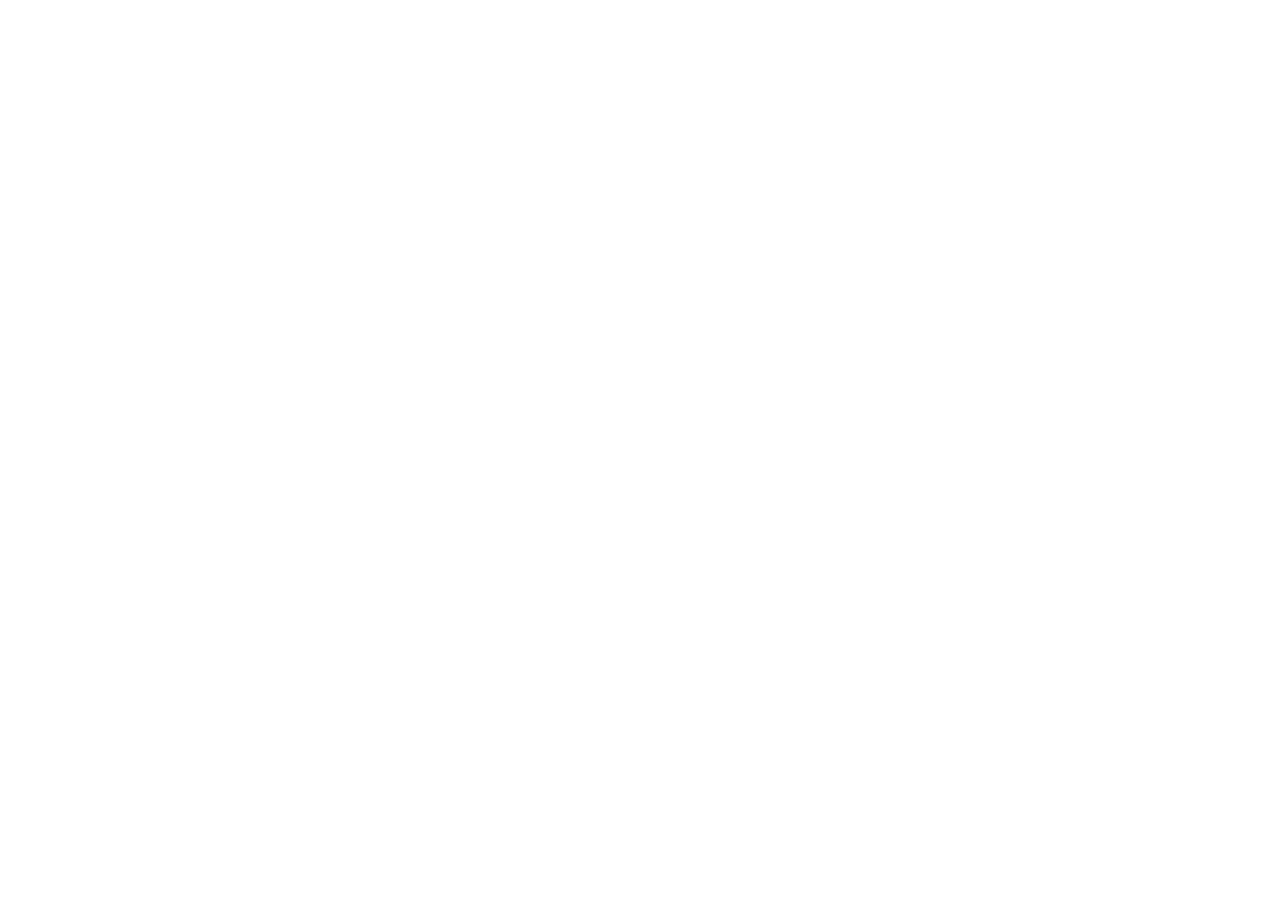
==== expert/library/index.html @ 3f7e4a99 "Create index.html" ====
<!doctype html>
<html lang="zh-CN"><head><meta charset="utf-8"><meta name="viewport" content="width=device-width,initial-scale=1"><title>AI 智库 · 专家库</title><meta http-equiv="refresh" content="0;url=https://ai-thinktank-experts-preview.wumingyu031715.chatgpt.site/library"></head><body><p>正在打开用户端专家库…</p><script>window.location.replace("https://ai-thinktank-experts-preview.wumingyu031715.chatgpt.site/library");</script><p><a href="https://ai-thinktank-experts-preview.wumingyu031715.chatgpt.site/library">点击进入专家库</a></p></body></html>
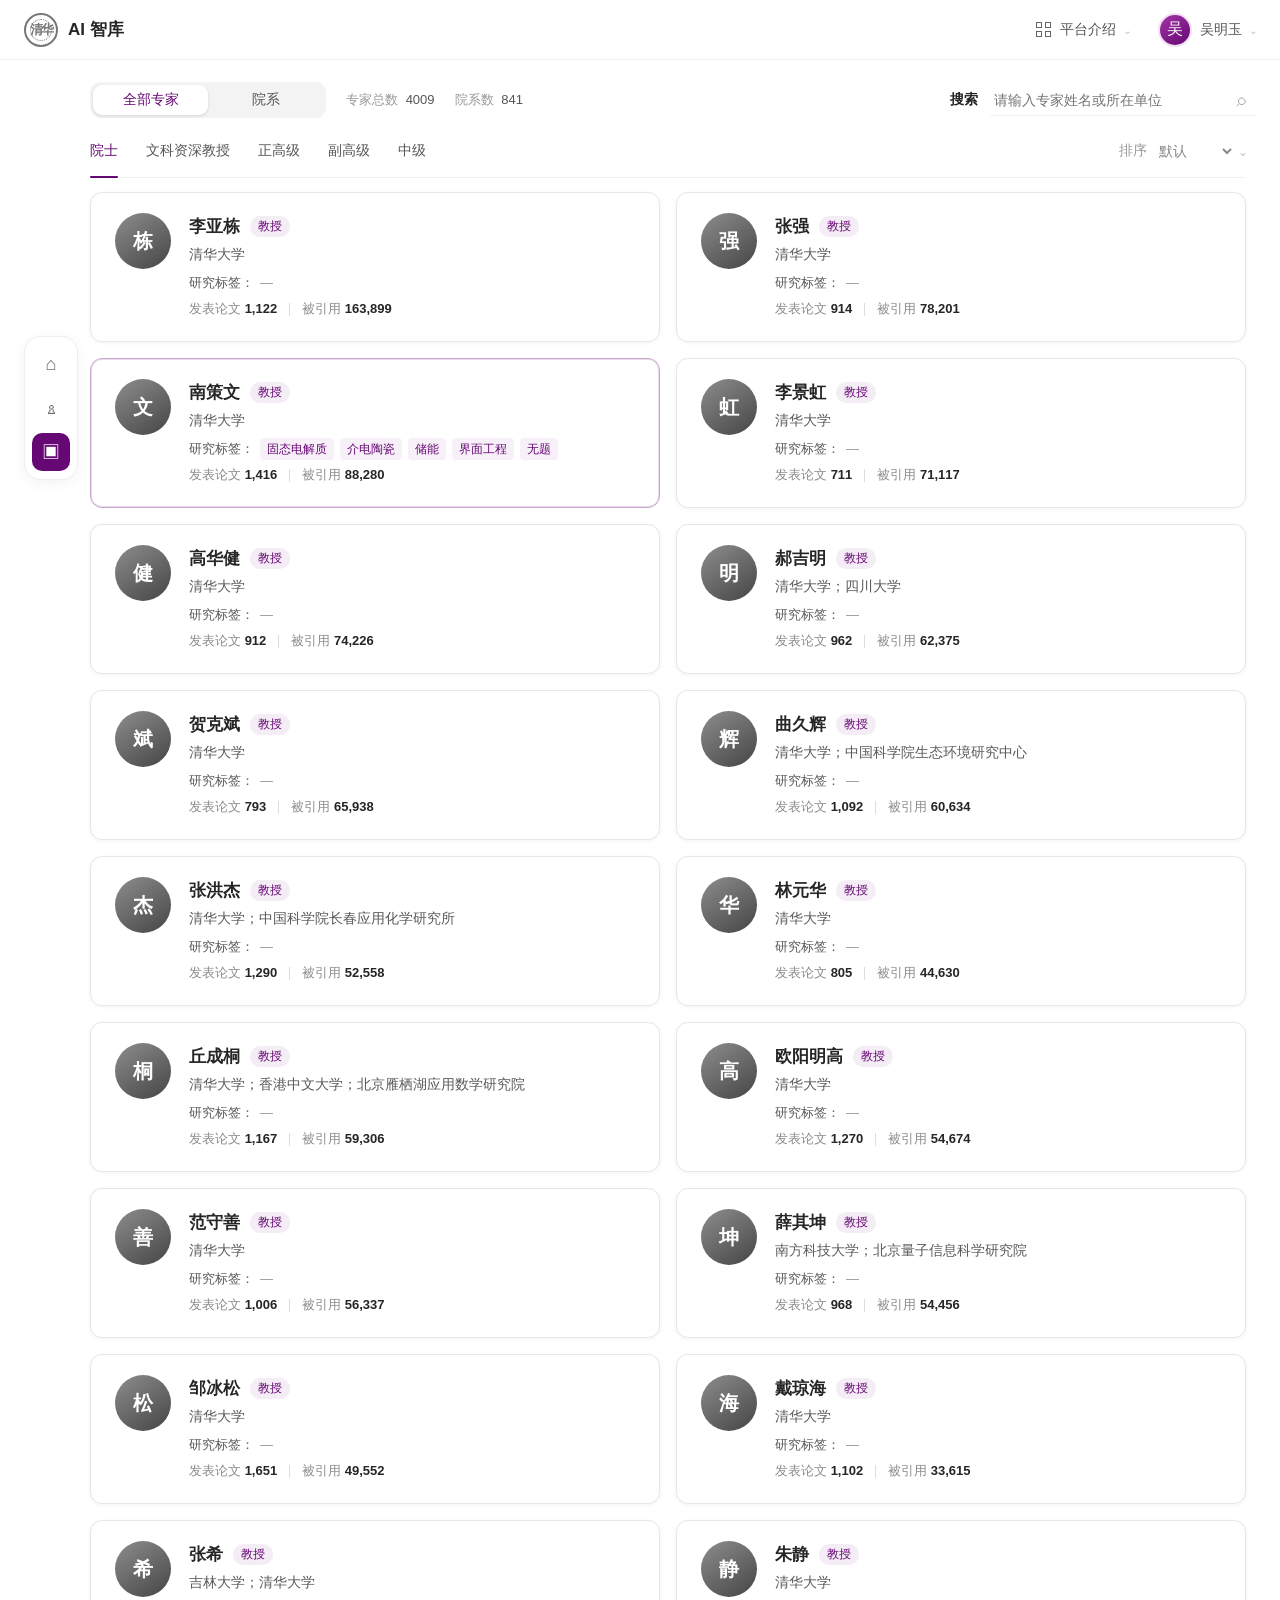
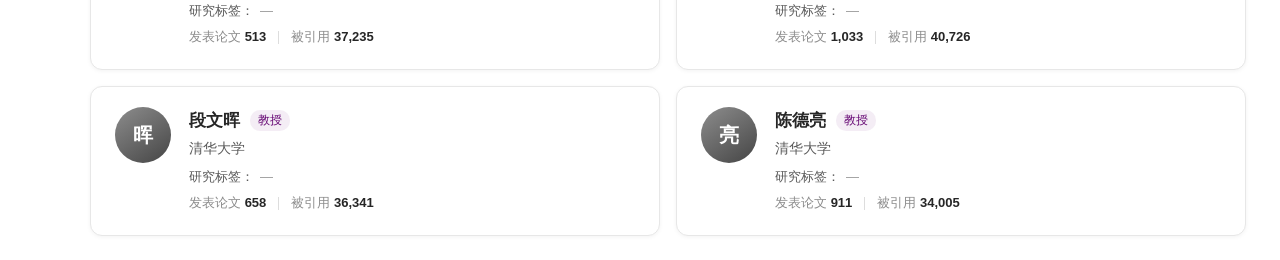
==== commit 4f7a95d3: "Add local user detail route" ====
--- a/expert/library/index.html
+++ b/expert/library/index.html
@@ -1,2 +1,54 @@
 <!doctype html>
-<html lang="zh-CN"><head><meta charset="utf-8"><meta name="viewport" content="width=device-width,initial-scale=1"><title>AI 智库 · 专家库</title><meta http-equiv="refresh" content="0;url=https://ai-thinktank-experts-preview.wumingyu031715.chatgpt.site/library"></head><body><p>正在打开用户端专家库…</p><script>window.location.replace("https://ai-thinktank-experts-preview.wumingyu031715.chatgpt.site/library");</script><p><a href="https://ai-thinktank-experts-preview.wumingyu031715.chatgpt.site/library">点击进入专家库</a></p></body></html>
+<html lang="zh-CN">
+<head>
+<meta charset="utf-8"><meta name="viewport" content="width=device-width,initial-scale=1">
+<title>专家库 · AI 智库</title>
+<style>
+:root{--brand:#660874;--brand-2:#7a1488;--soft:#f7f0f8;--text:#262626;--muted:#8c8c8c;--line:#ececec;--bg:#fff;--card:#fff;--shadow:0 1px 4px rgba(0,0,0,.05);--font:"PingFang SC","Hiragino Sans GB","Microsoft YaHei",Arial,sans-serif}
+*{box-sizing:border-box}html,body{margin:0;height:100%;font-family:var(--font);color:var(--text);font-size:14px;background:#fff}button,input,select{font:inherit}button{cursor:pointer}a{color:inherit;text-decoration:none}
+.topbar{height:60px;border-bottom:1px solid #eee;display:flex;align-items:center;justify-content:space-between;padding:0 24px;background:#fff;position:sticky;top:0;z-index:20}.brand{display:flex;align-items:center;gap:10px;font-size:17px;font-weight:600}.seal{width:34px;height:34px;border:2px solid #777;border-radius:50%;display:grid;place-items:center;color:#777;font-size:13px;letter-spacing:-2px;position:relative}.seal:after{content:"";position:absolute;inset:4px;border:1px dotted #777;border-radius:50%}.top-actions{display:flex;align-items:center;gap:28px;color:#555}.platform{display:flex;align-items:center;gap:8px}.grid-icon{width:16px;height:16px;display:grid;grid-template-columns:repeat(2,6px);grid-auto-rows:6px;gap:3px}.grid-icon i{border:1.4px solid #666}.user{display:flex;align-items:center;gap:8px}.avatar-sm{width:34px;height:34px;border-radius:50%;background:linear-gradient(145deg,#a235a5,#650774);border:2px solid #f2dff3;color:#fff;display:grid;place-items:center;font-size:16px}.chev{font-size:12px;color:#999}
+.workspace{min-height:calc(100vh - 60px);position:relative;padding:16px 34px 24px 90px;overflow:auto}.side-rail{position:fixed;left:24px;top:336px;width:54px;border:1px solid #eee;border-radius:16px;background:#fff;box-shadow:0 3px 14px rgba(0,0,0,.05);padding:8px 7px;display:flex;flex-direction:column;gap:6px;z-index:10}.rail-btn{width:38px;height:38px;border:0;border-radius:10px;background:#fff;color:#666;display:grid;place-items:center;font-size:18px}.rail-btn:hover{background:#faf4fb;color:var(--brand)}.rail-btn.active{background:var(--brand);color:#fff}.rail-btn svg{width:19px;height:19px}
+.controls{display:flex;align-items:center;gap:20px;height:48px}.segmented{width:236px;height:36px;border-radius:11px;background:#f3f3f4;padding:3px;display:flex}.segmented button{flex:1;border:0;border-radius:9px;background:transparent;color:#555;font-weight:500}.segmented button.active{background:#fff;color:var(--brand);box-shadow:0 1px 3px rgba(0,0,0,.13)}.summary{display:flex;gap:20px;color:#999;font-size:13px}.summary b{color:#555;font-weight:500;margin-left:4px}.searchbox{margin-left:auto;display:flex;align-items:center;gap:12px}.searchbox label{font-weight:600;color:#222}.searchbox input{width:265px;height:32px;border:0;border-bottom:1px solid #f1f1f1;outline:0;padding:0 26px 0 4px;color:#444;background:transparent}.searchbox input:focus{border-color:var(--brand)}.search-icon{margin-left:-30px;color:#aaa;font-size:17px}.rank-row{height:54px;border-bottom:1px solid #f2f2f2;display:flex;align-items:center;gap:28px}.rank-btn{height:32px;border:0;background:transparent;color:#555;padding:0 0;position:relative;font-weight:500}.rank-btn.active{color:var(--brand)}.rank-btn.active:after{content:"";position:absolute;left:0;right:0;bottom:-11px;height:2px;background:var(--brand);border-radius:2px}.sort{margin-left:auto;display:flex;align-items:center;gap:4px;color:#999}.sort select{border:0;background:transparent;color:#888;outline:0;padding:4px}
+.grid{display:grid;grid-template-columns:repeat(2,minmax(420px,1fr));gap:16px;margin:14px 0 0}.expert-card{height:150px;border:1px solid #e7e7e7;border-radius:12px;background:#fff;padding:20px 24px;display:flex;gap:18px;box-shadow:var(--shadow);transition:.18s;cursor:pointer}.expert-card:hover{border-color:#caa4cf;box-shadow:0 4px 12px rgba(102,8,116,.08);transform:translateY(-1px)}.expert-card.selected{border-color:#c6a7ca;box-shadow:0 0 0 1px #e9dced inset}.portrait{width:56px;height:56px;border-radius:50%;object-fit:cover;flex:none;background:#eee}.portrait.fallback{display:grid;place-items:center;color:#fff;font-weight:600;font-size:20px;background:linear-gradient(145deg,#8d8d8d,#454545)}.card-main{min-width:0;flex:1}.name-line{display:flex;align-items:center;gap:10px;height:26px}.name{font-size:17px;font-weight:600}.rank-tag{font-size:12px;color:var(--brand);background:rgba(102,8,116,.07);border-radius:10px;padding:2px 8px;white-space:nowrap}.affil{font-size:14px;line-height:22px;color:#595959;margin-top:4px;white-space:nowrap;overflow:hidden;text-overflow:ellipsis}.tags-line{height:25px;display:flex;align-items:center;gap:6px;color:#595959;font-size:13px;margin-top:5px;white-space:nowrap;overflow:hidden}.tag-label{flex:none}.chip{padding:2px 7px;border-radius:4px;background:#f7f0f8;color:var(--brand);font-size:12px;line-height:18px}.empty-tag{color:#999}.metrics{display:flex;align-items:center;gap:12px;color:#8c8c8c;font-size:13px;margin-top:5px}.metrics strong{color:#262626;font-weight:600}.metrics .divider{width:1px;height:13px;background:#ddd}
+.empty{padding:80px 20px;text-align:center;color:#999}.detail-shell{display:grid;grid-template-columns:minmax(320px,335px) minmax(0,1fr);gap:20px;max-width:1360px;margin:0 auto}.detail-left{min-width:0}.detail-right{min-width:0}.back{border:0;background:none;color:var(--brand);padding:5px 0;margin:0 0 10px;font-size:14px}.profile-card{background:linear-gradient(135deg,#7a1488 0%,#660874 55%,#4f0559 100%);border-radius:12px;padding:16px 20px;color:#fff;min-height:128px;display:flex;gap:16px;align-items:center}.profile-avatar{width:76px;height:96px;border-radius:7px;object-fit:cover;background:rgba(255,255,255,.2);flex:none}.profile-id h1{font-size:24px;margin:0 0 8px;font-weight:600}.profile-id p{margin:4px 0;color:#f5eafa;line-height:22px}.profile-id .white-tag{display:inline-block;background:rgba(255,255,255,.18);padding:2px 8px;border-radius:12px;font-size:12px}.info-section{margin-top:20px}.section-title{font-size:17px;font-weight:600;line-height:28px;border-left:3px solid var(--brand);padding-left:9px;display:flex;justify-content:space-between;align-items:center}.section-text{font-size:14px;line-height:24px;color:#555;margin-top:10px;white-space:pre-line}.section-text.clamp{max-height:220px;overflow:hidden;position:relative}.section-text.clamp:after{content:"";position:absolute;left:0;right:0;bottom:0;height:38px;background:linear-gradient(transparent,#fff)}.more-btn{border:0;background:none;color:var(--brand);font-size:13px;padding:8px 0}.stats-card{border:1px solid var(--line);border-radius:12px;padding:18px 22px;background:#fff}.stats-card h2{margin:0 0 16px;font-size:18px}.stats-grid{display:grid;grid-template-columns:repeat(4,1fr);gap:12px}.stat b{display:block;font-size:22px;color:var(--brand);font-weight:600}.stat span{font-size:12px;color:#999}.detail-panel{border:1px solid var(--line);border-radius:12px;background:#fff;padding:22px;margin-bottom:18px}.detail-panel h2{font-size:18px;margin:0 0 18px;font-weight:600}.detail-tabs{display:flex;gap:28px;border-bottom:1px solid #eee;margin-bottom:16px}.detail-tab{border:0;background:none;padding:0 0 10px;color:#777;position:relative}.detail-tab.active{color:var(--brand);font-weight:600}.detail-tab.active:after{content:"";position:absolute;left:0;right:0;bottom:-1px;height:2px;background:var(--brand)}.result-item{padding:15px 0;border-bottom:1px solid #f1f1f1}.result-item:last-child{border-bottom:0}.result-title{font-weight:600;color:#333;line-height:22px}.result-meta{font-size:13px;color:#999;margin-top:6px;display:flex;gap:18px}.cooperators{display:grid;grid-template-columns:repeat(2,minmax(0,1fr));gap:10px}.cooperator{border:1px solid #f0f0f0;border-radius:10px;padding:12px 14px;display:flex;align-items:center;gap:10px;cursor:pointer}.cooperator:hover{border-color:#caa4cf;background:#fcf9fc}.cooperator .portrait{width:42px;height:42px}.cooperator-info{min-width:0}.cooperator-info b{display:block;font-size:14px}.cooperator-info span{display:block;color:#999;font-size:12px;margin-top:3px}.link-btn{border:0;background:none;color:var(--brand);font-size:13px;padding:12px 0 0}.modal{border:0;border-radius:10px;width:min(640px,calc(100vw - 32px));padding:0;box-shadow:0 12px 42px rgba(0,0,0,.18)}.modal::backdrop{background:rgba(0,0,0,.38)}.modal-head{height:56px;border-bottom:1px solid #eee;padding:0 24px;display:flex;align-items:center;justify-content:space-between}.modal-head h3{margin:0;font-size:16px}.modal-close{border:0;background:none;font-size:24px;color:#999}.modal-body{padding:12px 24px 24px;max-height:620px;overflow:auto}.modal-search{width:100%;height:34px;border:1px solid #ddd;border-radius:6px;padding:0 12px;margin-bottom:12px}.modal-count{color:#999;font-size:13px;margin-bottom:10px}.modal-list{display:flex;flex-direction:column;gap:8px}.modal-person{display:flex;align-items:center;gap:12px;padding:12px 14px;border-radius:10px}.modal-person:hover{background:#faf6fb}.modal-person img,.modal-person .portrait{width:48px;height:48px}.modal-person .grow{flex:1}.modal-person b{display:block}.modal-person span{display:inline-block;color:#999;font-size:12px;margin-top:4px}.pagination{display:flex;justify-content:center;gap:8px;padding-top:16px}.page{border:1px solid #ddd;background:#fff;border-radius:5px;min-width:28px;height:28px;color:#555}.page.active{background:var(--brand);border-color:var(--brand);color:#fff}
+@media(max-width:900px){.workspace{padding:12px 16px}.side-rail{left:12px;top:auto;bottom:20px}.grid{grid-template-columns:1fr}.detail-shell{grid-template-columns:1fr}.detail-left{max-width:none}.top-actions{gap:12px}.platform{display:none}.searchbox input{width:210px}.controls{flex-wrap:wrap;height:auto;gap:12px}.summary{order:3;width:100%}.rank-row{margin-top:8px;overflow:auto}.rank-btn{white-space:nowrap}.cooperators{grid-template-columns:1fr}}
+@media(max-width:560px){.workspace{padding:10px 12px 30px}.topbar{padding:0 14px}.brand{font-size:15px}.top-actions{gap:7px}.user>span:not(.avatar-sm),.user .chev{display:none}.searchbox{width:100%;margin-left:0}.searchbox label{display:none}.searchbox input{width:100%;border:1px solid #eee;border-radius:6px;padding:0 30px 0 10px}.controls{display:grid;grid-template-columns:1fr;gap:10px}.segmented{width:100%}.grid{gap:10px}.expert-card{height:auto;min-height:150px;padding:16px}.detail-panel{padding:16px}.profile-card{padding:14px}.stats-grid{grid-template-columns:repeat(2,1fr);row-gap:18px}}
+</style>
+</head>
+<body>
+<header class="topbar"><div class="brand"><span class="seal">清华</span><span>AI 智库</span></div><div class="top-actions"><div class="platform"><span class="grid-icon"><i></i><i></i><i></i><i></i></span><span>平台介绍</span><span class="chev">⌄</span></div><div class="user"><span class="avatar-sm">吴</span><span>吴明玉</span><span class="chev">⌄</span></div></div></header>
+<div id="app"></div>
+<script>
+const experts=[{"id":"1","name":"李亚栋","rank":"教授","affiliation":"清华大学","tags":[],"pubs":"1,122","cites":"163,899"},{"id":"2","name":"张强","rank":"教授","affiliation":"清华大学","tags":[],"pubs":"914","cites":"78,201"},{"id":"3","name":"南策文","rank":"教授","affiliation":"清华大学","tags":["固态电解质","介电陶瓷","储能","界面工程","无题"],"pubs":"1,416","cites":"88,280"},{"id":"4","name":"李景虹","rank":"教授","affiliation":"清华大学","tags":[],"pubs":"711","cites":"71,117"},{"id":"5","name":"高华健","rank":"教授","affiliation":"清华大学","tags":[],"pubs":"912","cites":"74,226"},{"id":"6","name":"郝吉明","rank":"教授","affiliation":"清华大学；四川大学","tags":[],"pubs":"962","cites":"62,375"},{"id":"7","name":"贺克斌","rank":"教授","affiliation":"清华大学","tags":[],"pubs":"793","cites":"65,938"},{"id":"8","name":"曲久辉","rank":"教授","affiliation":"清华大学；中国科学院生态环境研究中心","tags":[],"pubs":"1,092","cites":"60,634"},{"id":"9","name":"张洪杰","rank":"教授","affiliation":"清华大学；中国科学院长春应用化学研究所","tags":[],"pubs":"1,290","cites":"52,558"},{"id":"10","name":"林元华","rank":"教授","affiliation":"清华大学","tags":[],"pubs":"805","cites":"44,630"},{"id":"11","name":"丘成桐","rank":"教授","affiliation":"清华大学；香港中文大学；北京雁栖湖应用数学研究院","tags":[],"pubs":"1,167","cites":"59,306"},{"id":"12","name":"欧阳明高","rank":"教授","affiliation":"清华大学","tags":[],"pubs":"1,270","cites":"54,674"},{"id":"13","name":"范守善","rank":"教授","affiliation":"清华大学","tags":[],"pubs":"1,006","cites":"56,337"},{"id":"14","name":"薛其坤","rank":"教授","affiliation":"南方科技大学；北京量子信息科学研究院","tags":[],"pubs":"968","cites":"54,456"},{"id":"15","name":"邹冰松","rank":"教授","affiliation":"清华大学","tags":[],"pubs":"1,651","cites":"49,552"},{"id":"16","name":"戴琼海","rank":"教授","affiliation":"清华大学","tags":[],"pubs":"1,102","cites":"33,615"},{"id":"17","name":"张希","rank":"教授","affiliation":"吉林大学；清华大学","tags":[],"pubs":"513","cites":"37,235"},{"id":"18","name":"朱静","rank":"教授","affiliation":"清华大学","tags":[],"pubs":"1,033","cites":"40,726"},{"id":"19","name":"段文晖","rank":"教授","affiliation":"清华大学","tags":[],"pubs":"658","cites":"36,341"},{"id":"20","name":"陈德亮","rank":"教授","affiliation":"清华大学","tags":[],"pubs":"911","cites":"34,005"},{"id":"21","name":"赵玉芬","rank":"教授","affiliation":"厦门大学；清华大学","tags":[],"pubs":"1,614","cites":"32,054"},{"id":"22","name":"饶子和","rank":"教授","affiliation":"清华大学","tags":[],"pubs":"803","cites":"36,954"},{"id":"23","name":"段路明","rank":"讲座教授","affiliation":"清华大学","tags":[],"pubs":"473","cites":"43,564"},{"id":"24","name":"王晓东","rank":"研究员","affiliation":"北京生命科学研究所；清华大学","tags":[],"pubs":"237","cites":"88,926"},{"id":"25","name":"李龙土","rank":"教授","affiliation":"清华大学","tags":[],"pubs":"1,371","cites":"34,564"},{"id":"26","name":"杨振宁","rank":"名誉教授","affiliation":"清华大学","tags":[],"pubs":"288","cites":"52,585"},{"id":"27","name":"胡事民","rank":"教授","affiliation":"清华大学","tags":[],"pubs":"551","cites":"30,936"},{"id":"28","name":"雒建斌","rank":"长聘教授","affiliation":"清华大学","tags":[],"pubs":"714","cites":"20,248"},{"id":"29","name":"张亚勤","rank":"教授","affiliation":"清华大学","tags":[],"pubs":"430","cites":"21,984"},{"id":"30","name":"江亿","rank":"教授","affiliation":"清华大学","tags":[],"pubs":"740","cites":"17,935"},{"id":"31","name":"杨万泰","rank":"教授","affiliation":"清华大学；北京化工大学","tags":[],"pubs":"908","cites":"20,099"},{"id":"32","name":"程京","rank":"讲席教授","affiliation":"清华大学；博奥生物集团有限公司","tags":[],"pubs":"433","cites":"20,598"},{"id":"33","name":"周济","rank":"教授","affiliation":"清华大学","tags":[],"pubs":"875","cites":"19,816"},{"id":"34","name":"王梅祥","rank":"教授","affiliation":"清华大学","tags":[],"pubs":"384","cites":"15,579"},{"id":"35","name":"邱勇","rank":"教授","affiliation":"清华大学","tags":[],"pubs":"417","cites":"18,602"},{"id":"36","name":"李克强","rank":"特聘教授","affiliation":"清华大学；国家智能网联汽车创新中心","tags":[],"pubs":"781","cites":"18,774"},{"id":"37","name":"谢道昕","rank":"教授","affiliation":"清华大学","tags":[],"pubs":"146","cites":"19,245"},{"id":"38","name":"姜培学","rank":"教授","affiliation":"清华大学","tags":[],"pubs":"569","cites":"13,985"},{"id":"39","name":"金涌","rank":"教授","affiliation":"清华大学","tags":[],"pubs":"815","cites":"16,000"},{"id":"40","name":"郑泉水","rank":"教授","affiliation":"清华大学","tags":[],"pubs":"422","cites":"16,720"},{"id":"41","name":"张钹","rank":"教授","affiliation":"清华大学","tags":[],"pubs":"495","cites":"14,768"},{"id":"42","name":"钱易","rank":"教授","affiliation":"清华大学","tags":[],"pubs":"376","cites":"12,214"},{"id":"43","name":"范维澄","rank":"教授","affiliation":"清华大学；中国科学技术大学；武汉理工大学","tags":[],"pubs":"452","cites":"11,142"},{"id":"44","name":"董家鸿","rank":"教授","affiliation":"北京清华长庚医院肝胆外科","tags":[],"pubs":"1,206","cites":"16,289"},{"id":"45","name":"顾秉林","rank":"教授","affiliation":"清华大学","tags":[],"pubs":"471","cites":"14,393"},{"id":"46","name":"杨卫","rank":"教授","affiliation":"浙江大学","tags":[],"pubs":"346","cites":"11,380"},{"id":"47","name":"过增元","rank":"教授","affiliation":"清华大学；密西根州立大学","tags":[],"pubs":"504","cites":"14,249"},{"id":"48","name":"王光谦","rank":"教授","affiliation":"清华大学","tags":[],"pubs":"582","cites":"11,449"},{"id":"49","name":"姚期智","rank":"教授","affiliation":"清华大学","tags":[],"pubs":"198","cites":"37,560"},{"id":"50","name":"尤政","rank":"教授","affiliation":"清华大学","tags":[],"pubs":"653","cites":"12,929"}];
+const avatarUrls=["https://static.aminer.cn/upload/avatar/1512/200/655/5429fe71dabfae5848a85f9d_0.jpg","https://static.aminer.cn/upload/avatar/1576/584/567/540883b8dabfae8faa64a46c_0.jpg","https://static.aminer.cn/upload/avatar/441/373/287/53f439dbdabfaee0d9b845bc_0.jpg","https://static.aminer.cn/upload/avatar/857/1241/1190/5440d432dabfae7f9b3565e8_0.jpg","https://static.aminer.cn/upload/avatar/234/961/134/542add26dabfae61d49ab46b_0.jpg","https://static.aminer.cn/upload/avatar/1469/433/859/5429a536dabfaec70819fa5b_0.png","https://static.aminer.cn/upload/avatar/730/422/1749/56063a8e45ce1e595e983a93_0.png","https://static.aminer.cn/upload/avatar/639/172/261/54451b75dabfae862da06d6d_0.jpg"];
+const defaultTags=['固态电解质','介电陶瓷','储能','界面工程','无题'];
+const cooperators=[['林元华','合作567','教授'],['沈洋','合作226','教授'],['马静','合作173','副教授'],['谷林','合作55','教授'],['李敬锋','合作31','教授'],['易迪','合作31','副教授'],['党智敏','合作28','教授'],['何金良','合作26','特聘教授'],['任耀宇','合作22','助理研究员'],['于浦','合作21','教授'],['张薛','合作18','助理研究员'],['任伟斌','合作14','助理研究员']];
+const research=[
+ ['Ultrahigh Energy Storage in High-Entropy Ceramic Capacitors with Polymorphic Relaxor Phase','引用 79 · 发表时间 —'],
+ ['Effects of Anisotropy, Aspect Ratio, and Nonstraightness of Carbon Nanotubes on Thermal Conductivity of Carbon Nanotube Composites','引用 268 · 发表时间 —'],
+ ['Preparation of Tio2-Enriched Cacu3mn0.1ti3.9o12 Ceramics and Their Dielectric Properties','引用 15 · 发表时间 —'],
+ ['Magnetic and Electrical Properties of (mn, La)‐Codoped SrTiO3 Thin Films','引用 26 · 发表时间 —'],
+ ['High Dielectric Permittivity Behavior in Cu-Doped Catio3','引用 19 · 发表时间 —'],
+ ['Sintering Temperature Dependence of Grain Boundary Resistivity in a Rare‐Earth‐Doped ZnO Varistor','引用 67 · 发表时间 —'],
+ ['Influence of Al2o3 Additive on the Dielectric Behavior and Energy Density of Ba0.5sr0.5tio3 Ceramics','引用 22 · 发表时间 —']
+];
+let state={view:'library',search:'',rank:'院士',sort:'default',selected:'3',expanded:{},resultTab:'论文著作',cooperatorOpen:false,cooperatorPage:1,cooperatorSearch:'',moreResults:false};
+function pathBase(){return location.pathname.includes('/expert/library')?'/expert/library/':'/library/'}
+function avatar(name,i,cls='portrait'){const url=avatarUrls[i%avatarUrls.length];return url?`<img class="${cls}" src="${url}" alt="${name}" onerror="this.replaceWith(Object.assign(document.createElement('span'),{className:'${cls} fallback',textContent:'${name.slice(-1)}'}))">`:`<span class="${cls} fallback">${name.slice(-1)}</span>`}
+function filtered(){let list=experts.slice();const q=state.search.trim().toLowerCase();if(q)list=list.filter(e=>(e.name+e.affiliation+e.tags.join('')).toLowerCase().includes(q));if(state.rank==='院士')list=list.slice(0,20);if(state.sort==='pubs')list.sort((a,b)=>parseInt(b.pubs.replace(/,/g,''))-parseInt(a.pubs.replace(/,/g,'')));if(state.sort==='cites')list.sort((a,b)=>parseInt(b.cites.replace(/,/g,''))-parseInt(a.cites.replace(/,/g,'')));return list}
+function render(){if(state.view==='detail')renderDetail();else renderLibrary();}
+function renderLibrary(){const list=filtered();document.title='专家库 · AI 智库';document.getElementById('app').innerHTML=`<div class="workspace"><nav class="side-rail"><button class="rail-btn" title="首页">⌂</button><button class="rail-btn" title="推荐">♙</button><button class="rail-btn active" title="专家库">▣</button></nav><main><div class="controls"><div class="segmented"><button class="active" data-page="expert">全部专家</button><button data-page="department">院系</button></div><div class="summary"><span>专家总数 <b>4009</b></span><span>院系数 <b>841</b></span></div><div class="searchbox"><label>搜索</label><input id="search" value="${escapeHtml(state.search)}" placeholder="请输入专家姓名或所在单位"><span class="search-icon">⌕</span></div></div><div class="rank-row"><button class="rank-btn ${state.rank==='院士'?'active':''}" data-rank="院士">院士</button><button class="rank-btn ${state.rank==='文科资深教授'?'active':''}" data-rank="文科资深教授">文科资深教授</button><button class="rank-btn ${state.rank==='正高级'?'active':''}" data-rank="正高级">正高级</button><button class="rank-btn ${state.rank==='副高级'?'active':''}" data-rank="副高级">副高级</button><button class="rank-btn ${state.rank==='中级'?'active':''}" data-rank="中级">中级</button><div class="sort">排序<select id="sort"><option value="default" ${state.sort==='default'?'selected':''}>默认</option><option value="pubs" ${state.sort==='pubs'?'selected':''}>成果数量</option><option value="cites" ${state.sort==='cites'?'selected':''}>引用数量</option></select>⌄</div></div><div class="grid">${list.length?list.map(cardHtml).join(''):'<div class="empty">没有找到匹配的专家</div>'}</div></main></div>`;bindLibrary();}
+function cardHtml(e){const tags=e.id==='3'?defaultTags:e.tags;return `<article class="expert-card ${e.id===state.selected?'selected':''}" data-id="${e.id}">${avatar(e.name,parseInt(e.id)-1)}<div class="card-main"><div class="name-line"><span class="name">${e.name}</span><span class="rank-tag">${e.rank}</span></div><div class="affil">${e.affiliation}</div><div class="tags-line"><span class="tag-label">研究标签：</span>${tags.length?tags.slice(0,5).map(t=>`<span class="chip">${t}</span>`).join(''):'<span class="empty-tag">—</span>'}</div><div class="metrics"><span>发表论文 <strong>${e.pubs}</strong></span><span class="divider"></span><span>被引用 <strong>${e.cites}</strong></span></div></div></article>`}
+function bindLibrary(){document.querySelectorAll('.expert-card').forEach(x=>x.onclick=()=>openDetail(x.dataset.id));document.getElementById('search').oninput=e=>{state.search=e.target.value;renderLibrary();const el=document.getElementById('search');el.focus();el.setSelectionRange(el.value.length,el.value.length)};document.getElementById('sort').onchange=e=>{state.sort=e.target.value;renderLibrary()};document.querySelectorAll('[data-rank]').forEach(b=>b.onclick=()=>{state.rank=b.dataset.rank;renderLibrary()});document.querySelector('[data-page="department"]').onclick=()=>{state.search='';state.rank='';document.querySelector('.grid').innerHTML='<div class="empty">院系目录正在整理中，敬请期待</div>'}}
+function openDetail(id){state.view='detail';state.selected=id;state.expanded={};state.resultTab='论文著作';state.moreResults=false;history.pushState({id},'',pathBase()+'?id='+id);render()}
+function detailExpert(){return experts.find(e=>e.id===state.selected)||experts[2]}
+function renderDetail(){const e=detailExpert();document.title=`${e.name} · AI 智库`;const expanded=!!state.expanded.profile;document.getElementById('app').innerHTML=`<div class="workspace"><nav class="side-rail"><button class="rail-btn" title="首页">⌂</button><button class="rail-btn" title="推荐">♙</button><button class="rail-btn active" title="专家库">▣</button></nav><main><div class="detail-shell"><section class="detail-left"><button class="back" id="back">‹ 返回专家库</button><div class="profile-card">${avatar(e.name,parseInt(e.id)-1,'profile-avatar')}<div class="profile-id"><h1>${e.name}</h1><span class="white-tag">${e.rank}</span><p>${e.affiliation}</p><p>清华大学专家库</p></div></div>${sectionHtml('个人简介',` ${e.name}，材料科学家，中国科学院院士、发展中国家科学院院士，长期从事功能复合材料和陶瓷材料的研究，侧重材料物理与基础方面。\n\n主要研究方向包括固态电解质、介电陶瓷、储能材料与界面工程。`,expanded,'profile')}${sectionHtml('教育背景','1978—1982年，华东理工大学，学士；1982—1985年，华东理工大学，硕士学位；1988—1992年，武汉理工大学，博士学位。',!!state.expanded.edu,'edu')}${sectionHtml('工作经历','1999年至今，清华大学教授、博士生导师；曾任材料科学与工程研究院院长。',!!state.expanded.work,'work')}<div class="info-section"><div class="section-title">社会兼职</div><div class="section-text">暂无内容</div></div><div class="info-section"><div class="section-title">所获荣誉</div><div class="section-text">暂无内容</div></div></section><section class="detail-right"><div class="stats-card"><h2>作者统计</h2><div class="stats-grid"><div class="stat"><b>${e.pubs}</b><span>发表论文</span></div><div class="stat"><b>${e.cites}</b><span>被引用</span></div><div class="stat"><b>109</b><span>论文著作</span></div><div class="stat"><b>12</b><span>合作人员</span></div></div></div><div class="detail-panel" style="margin-top:18px"><div style="display:flex;justify-content:space-between;align-items:center"><h2>研究标签</h2><span class="muted">${e.tags.length||5} 个标签</span></div><div class="tags-line" style="height:auto;white-space:normal;overflow:visible;gap:8px">${(e.id==='3'?defaultTags:e.tags.length?e.tags:['材料科学','人工智能','交叉研究']).map(t=>`<span class="chip">${t}</span>`).join('')}</div></div><div class="detail-panel"><div style="display:flex;justify-content:space-between;align-items:center"><h2>智库研究合作人员</h2><button class="link-btn" id="morePeople">查看更多 →</button></div><div class="cooperators">${cooperators.slice(0,4).map((c,i)=>cooperatorHtml(c,i)).join('')}</div></div><div class="detail-panel"><h2>研究成果</h2><div class="detail-tabs">${['政策报告','参与项目','论文著作'].map(t=>`<button class="detail-tab ${state.resultTab===t?'active':''}" data-result="${t}">${t}<small style="margin-left:5px;color:#999">${t==='论文著作'?'109':t==='参与项目'?'1':'2'}</small></button>`).join('')}</div><div>${research.slice(0,state.moreResults?research.length:5).map(r=>`<div class="result-item"><div class="result-title">${r[0]}</div><div class="result-meta">${r[1]}</div></div>`).join('')}</div>${!state.moreResults?'<button class="link-btn" id="moreResults">加载更多</button>':'<button class="link-btn" id="collapseResults">收起</button>'}</div></section></div></main></div>`;bindDetail();}
+function sectionHtml(title,text,open,key){return `<div class="info-section"><div class="section-title">${title}</div><div class="section-text ${open?'':'clamp'}">${text}</div><button class="more-btn" data-section="${key}">${open?'收起':'展开全部'}</button></div>`}
+function cooperatorHtml(c,i){return `<div class="cooperator">${avatar(c[0],i)}<div class="cooperator-info"><b>${c[0]}</b><span>${c[1]} · ${c[2]}</span></div></div>`}
+function bindDetail(){document.getElementById('back').onclick=()=>{history.pushState({},'',pathBase());state.view='library';render()};document.querySelectorAll('[data-section]').forEach(b=>b.onclick=()=>{const k=b.dataset.section;state.expanded[k]=!state.expanded[k];renderDetail()});document.querySelectorAll('[data-result]').forEach(b=>b.onclick=()=>{state.resultTab=b.dataset.result;state.moreResults=false;renderDetail()});document.getElementById('morePeople').onclick=()=>{state.cooperatorOpen=true;showCooperators()};const mr=document.getElementById('moreResults');if(mr)mr.onclick=()=>{state.moreResults=true;renderDetail()};const cr=document.getElementById('collapseResults');if(cr)cr.onclick=()=>{state.moreResults=false;renderDetail()}}
+function showCooperators(){if(document.getElementById('coopModal'))document.getElementById('coopModal').remove();const d=document.createElement('dialog');d.id='coopModal';d.className='modal';d.innerHTML=`<div class="modal-head"><h3>智库研究合作人员</h3><button class="modal-close">×</button></div><div class="modal-body"><input class="modal-search" placeholder="搜索合作人员姓名" value="${escapeHtml(state.cooperatorSearch)}"><div class="modal-count">共 ${cooperators.length} 位合作人员</div><div class="modal-list" id="modalList"></div><div class="pagination"><button class="page active">1</button><button class="page">2</button><button class="page">3</button></div></div>`;document.body.appendChild(d);const renderPeople=()=>{const q=d.querySelector('.modal-search').value.trim();const arr=cooperators.filter(x=>!q||x[0].includes(q));d.querySelector('#modalList').innerHTML=arr.slice((state.cooperatorPage-1)*5,state.cooperatorPage*5).map((c,i)=>`<div class="modal-person">${avatar(c[0],i,'portrait')}<div class="grow"><b>${c[0]}</b><span>${c[1]} · ${c[2]}</span></div></div>`).join('')||'<div class="empty">没有找到合作人员</div>'};d.querySelector('.modal-close').onclick=()=>d.close();d.querySelector('.modal-search').oninput=renderPeople;d.querySelectorAll('.page').forEach((p,i)=>p.onclick=()=>{state.cooperatorPage=i+1;d.querySelectorAll('.page').forEach(x=>x.classList.remove('active'));p.classList.add('active');renderPeople()});d.addEventListener('close',()=>d.remove());d.showModal();renderPeople()}
+function escapeHtml(s){return String(s).replace(/[&<>"']/g,c=>({'&':'&amp;','<':'&lt;','>':'&gt;','"':'&quot;',"'":'&#39;'}[c]))}
+window.onpopstate=()=>{const id=new URLSearchParams(location.search).get('id');state.view=id?'detail':'library';state.selected=id||'3';render()};
+const initialId=new URLSearchParams(location.search).get('id');if(initialId){state.view='detail';state.selected=initialId}render();
+</script>
+</body></html>
